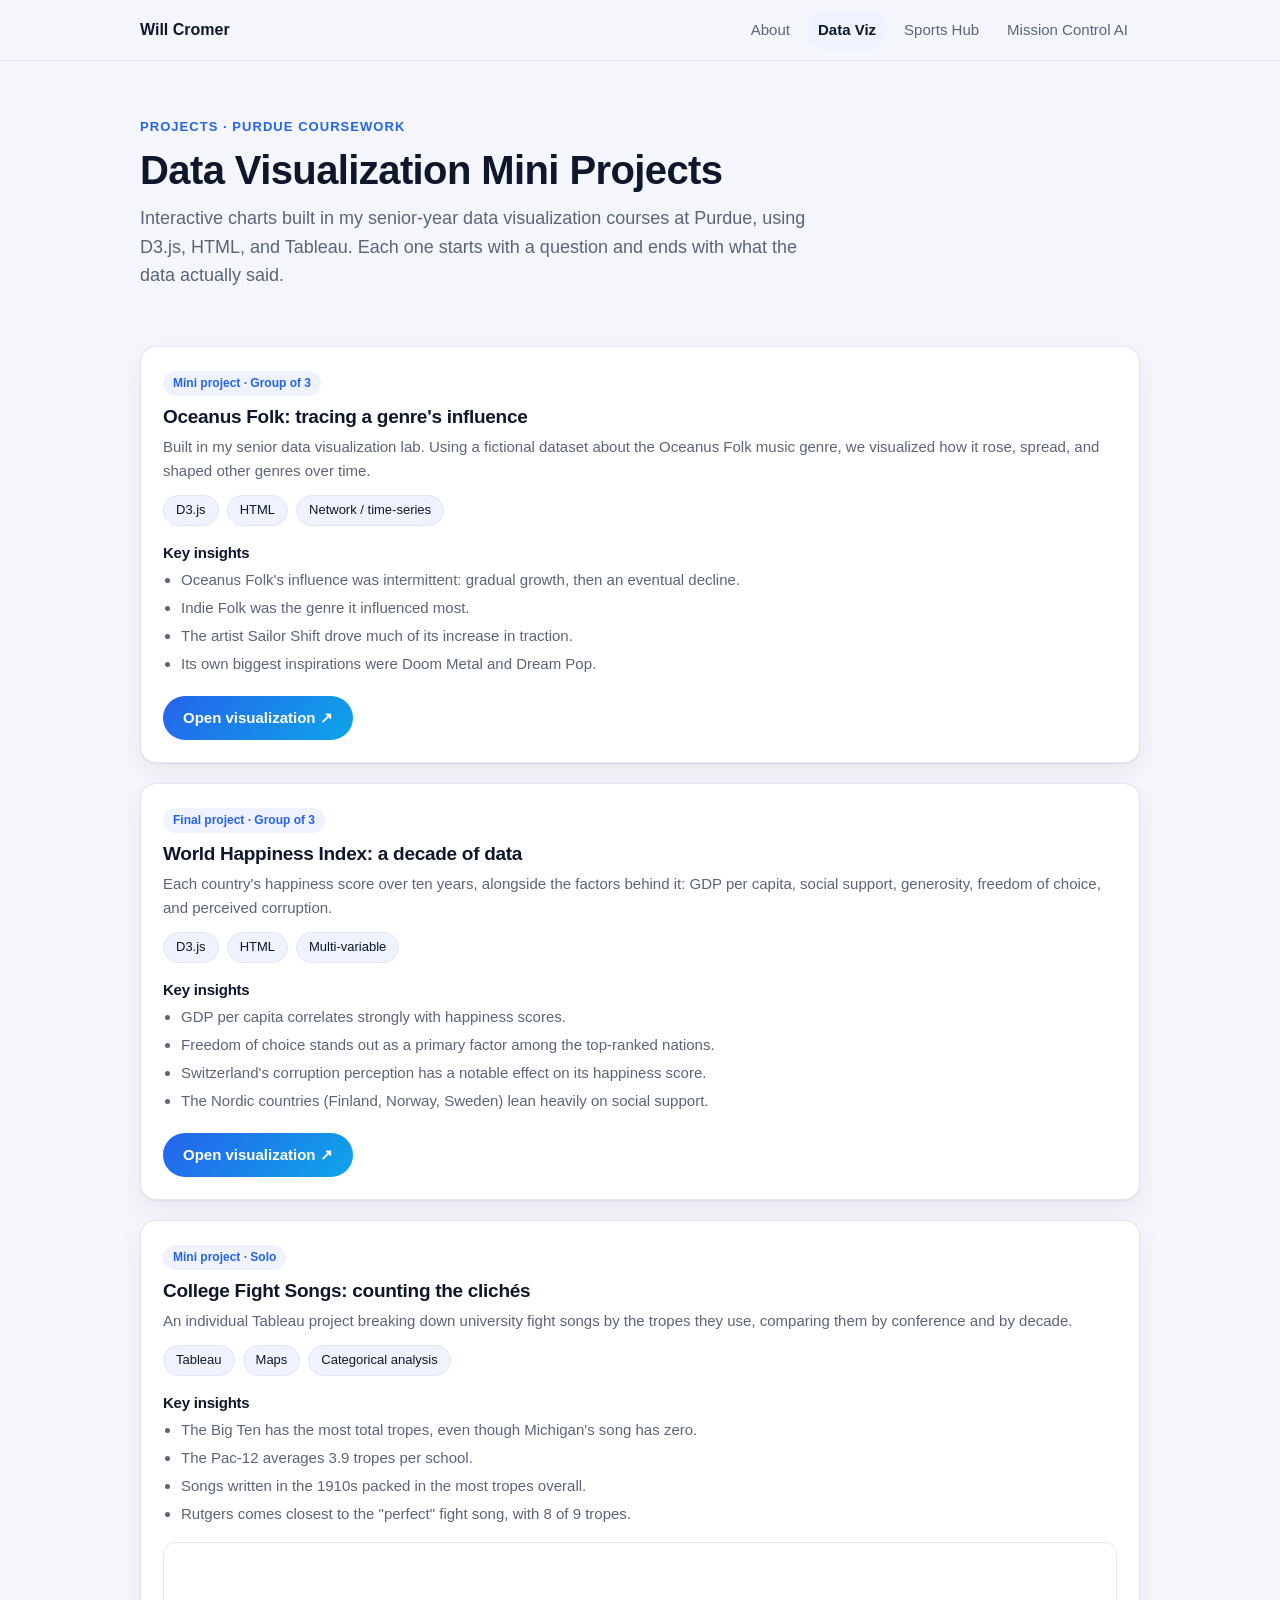
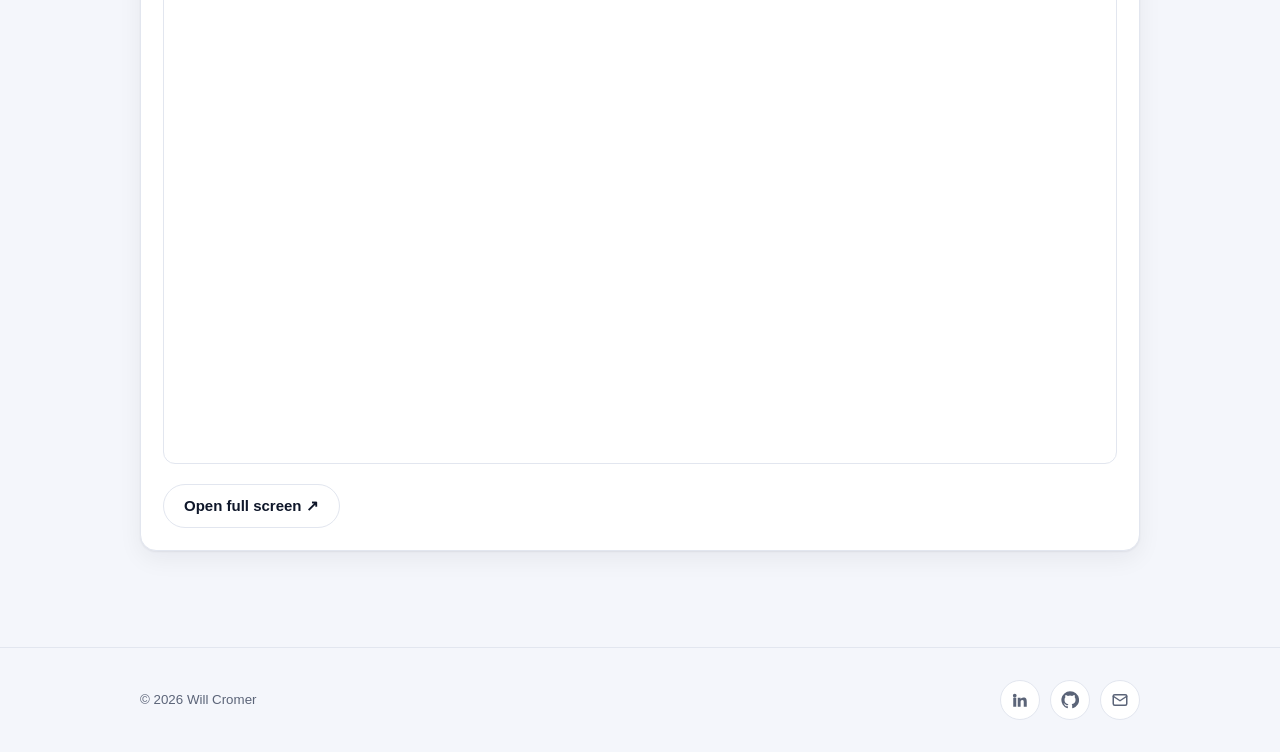
==== data-viz.html @ 3ae367ad "Initial portfolio site Co-Authored-By: Claude Sonnet 5.5 <noreply@anthropic.com>" ====
<!doctype html>
<html lang="en">
<head>
<meta charset="utf-8">
<meta name="viewport" content="width=device-width, initial-scale=1">
<title>Data Visualization Mini Projects · Will Cromer</title>
<meta name="description" content="Interactive D3.js and Tableau visualizations by Will Cromer.">
<link rel="icon" href="data:image/svg+xml,%3Csvg xmlns='http://www.w3.org/2000/svg' viewBox='0 0 64 64'%3E%3Crect width='64' height='64' rx='14' fill='%232563eb'/%3E%3Ctext x='32' y='42' font-family='Arial,sans-serif' font-size='28' font-weight='700' fill='white' text-anchor='middle'%3EWC%3C/text%3E%3C/svg%3E">
<link rel="stylesheet" href="assets/style.css">
</head>
<body>

<nav class="nav"><div class="wrap">
  <a class="brand" href="index.html">Will Cromer</a>
  <ul>
    <li><a class="navlink" href="index.html">About</a></li>
    <li><a class="navlink" href="data-viz.html" aria-current="page">Data Viz</a></li>
    <li><a class="navlink" href="sports-hub.html">Sports Hub</a></li>
    <li><a class="navlink" href="mission-control-ai.html">Mission Control AI</a></li>
  </ul>
</div></nav>

<main>
  <header class="page-head"><div class="wrap">
    <p class="eyebrow">Projects · Purdue coursework</p>
    <h1>Data Visualization Mini Projects</h1>
    <p class="lead">Interactive charts built in my senior-year data visualization courses at Purdue, using D3.js, HTML, and Tableau. Each one starts with a question and ends with what the data actually said.</p>
  </div></header>

  <section style="padding-top:8px"><div class="wrap">
    <div class="grid" style="gap:20px">

      <!-- ===== Project 1 ===== -->
      <article class="card">
        <span class="tag">Mini project · Group of 3</span>
        <h3>Oceanus Folk: tracing a genre's influence</h3>
        <p>Built in my senior data visualization lab. Using a fictional dataset about the Oceanus Folk music genre, we visualized how it rose, spread, and shaped other genres over time.</p>
        <div class="chips"><span class="chip">D3.js</span><span class="chip">HTML</span><span class="chip">Network / time-series</span></div>
        <h3 style="font-size:15px;margin-top:18px">Key insights</h3>
        <ul>
          <li>Oceanus Folk's influence was intermittent: gradual growth, then an eventual decline.</li>
          <li>Indie Folk was the genre it influenced most.</li>
          <li>The artist Sailor Shift drove much of its increase in traction.</li>
          <li>Its own biggest inspirations were Doom Metal and Dream Pop.</li>
        </ul>
        <div class="btns"><a class="btn primary" href="https://web.ics.purdue.edu/~wcromer/MP2Final.html" target="_blank" rel="noopener">Open visualization ↗</a></div>
      </article>

      <!-- ===== Project 2 ===== -->
      <article class="card">
        <span class="tag">Final project · Group of 3</span>
        <h3>World Happiness Index: a decade of data</h3>
        <p>Each country's happiness score over ten years, alongside the factors behind it: GDP per capita, social support, generosity, freedom of choice, and perceived corruption.</p>
        <div class="chips"><span class="chip">D3.js</span><span class="chip">HTML</span><span class="chip">Multi-variable</span></div>
        <h3 style="font-size:15px;margin-top:18px">Key insights</h3>
        <ul>
          <li>GDP per capita correlates strongly with happiness scores.</li>
          <li>Freedom of choice stands out as a primary factor among the top-ranked nations.</li>
          <li>Switzerland's corruption perception has a notable effect on its happiness score.</li>
          <li>The Nordic countries (Finland, Norway, Sweden) lean heavily on social support.</li>
        </ul>
        <div class="btns"><a class="btn primary" href="https://web.ics.purdue.edu/~keenet/CGT470/finalchart.html" target="_blank" rel="noopener">Open visualization ↗</a></div>
      </article>

      <!-- ===== Project 3 ===== -->
      <article class="card">
        <span class="tag">Mini project · Solo</span>
        <h3>College Fight Songs: counting the clichés</h3>
        <p>An individual Tableau project breaking down university fight songs by the tropes they use, comparing them by conference and by decade.</p>
        <div class="chips"><span class="chip">Tableau</span><span class="chip">Maps</span><span class="chip">Categorical analysis</span></div>
        <h3 style="font-size:15px;margin-top:18px">Key insights</h3>
        <ul>
          <li>The Big Ten has the most total tropes, even though Michigan's song has zero.</li>
          <li>The Pac-12 averages 3.9 tropes per school.</li>
          <li>Songs written in the 1910s packed in the most tropes overall.</li>
          <li>Rutgers comes closest to the "perfect" fight song, with 8 of 9 tropes.</li>
        </ul>
        <div class="embed"><iframe src="https://public.tableau.com/views/CollegeFightSongs_17586525122920/CollegeFightSongsMap?:showVizHome=no&amp;:embed=yes" title="College Fight Songs Tableau dashboard" loading="lazy"></iframe></div>
        <div class="btns"><a class="btn" href="https://public.tableau.com/views/CollegeFightSongs_17586525122920/CollegeFightSongsMap?:showVizHome=no&amp;:embed=yes" target="_blank" rel="noopener">Open full screen ↗</a></div>
      </article>

    </div>
  </div></section>
</main>

<footer><div class="wrap">
  <small>© <span class="yr">2026</span> Will Cromer</small>
  <div class="social">
    <a href="https://www.linkedin.com/in/will-cromer" target="_blank" rel="noopener" aria-label="LinkedIn"><svg viewBox="0 0 24 24" fill="currentColor"><path d="M4.98 3.5a2.5 2.5 0 1 1 0 5 2.5 2.5 0 0 1 0-5zM3 9h4v12H3zM9 9h3.8v1.7h.05c.53-1 1.83-2.05 3.77-2.05C20.6 8.65 21 11.2 21 14.5V21h-4v-5.8c0-1.4 0-3.2-1.95-3.2S12.8 13.5 12.8 15.1V21H9z"/></svg></a>
    <a href="https://github.com/willcromer93" target="_blank" rel="noopener" aria-label="GitHub"><svg viewBox="0 0 24 24" fill="currentColor"><path d="M12 .5a11.5 11.5 0 0 0-3.64 22.41c.58.1.79-.25.79-.56v-2c-3.2.7-3.88-1.37-3.88-1.37-.52-1.33-1.28-1.69-1.28-1.69-1.05-.72.08-.7.08-.7 1.16.08 1.77 1.19 1.77 1.19 1.03 1.77 2.7 1.26 3.36.96.1-.75.4-1.26.73-1.55-2.55-.29-5.24-1.28-5.24-5.68 0-1.26.45-2.28 1.19-3.09-.12-.29-.52-1.46.11-3.05 0 0 .97-.31 3.17 1.18a11 11 0 0 1 5.77 0c2.2-1.49 3.17-1.18 3.17-1.18.63 1.59.23 2.76.11 3.05.74.81 1.19 1.83 1.19 3.09 0 4.41-2.69 5.38-5.26 5.67.41.36.78 1.06.78 2.14v3.17c0 .31.21.67.8.56A11.5 11.5 0 0 0 12 .5z"/></svg></a>
    <a href="mailto:willcromer34@gmail.com" aria-label="Email"><svg viewBox="0 0 24 24" fill="none" stroke="currentColor" stroke-width="2" stroke-linecap="round" stroke-linejoin="round"><rect x="3" y="5" width="18" height="14" rx="2"/><path d="m3 7 9 6 9-6"/></svg></a>
  </div>
</div></footer>
<script>document.querySelectorAll('.yr').forEach(e=>e.textContent=new Date().getFullYear())</script>
</body>
</html>
---- assets/style.css ----
/* ---------- Tokens ---------- */
:root{
  --bg:#f4f6fb; --surface:#ffffff; --surface-2:#eef3ff; --text:#0f172a; --muted:#5b6478;
  --border:#e2e6ef; --accent:#2563eb; --accent-2:#0ea5e9; --accent-text:#ffffff;
  --shadow:0 1px 2px rgba(15,23,42,.06),0 8px 24px rgba(15,23,42,.06);
  --radius:16px; --max:1040px;
}
@media (prefers-color-scheme: dark){
  :root{
    --bg:#0b1220; --surface:#131c2e; --surface-2:#1a2640; --text:#e8edf7; --muted:#9aa6bd;
    --border:#222e45; --accent:#60a5fa; --accent-2:#38bdf8; --accent-text:#0b1220;
    --shadow:0 1px 2px rgba(0,0,0,.3),0 8px 24px rgba(0,0,0,.25);
  }
}

/* ---------- Base ---------- */
*{box-sizing:border-box;margin:0;padding:0}
html{scroll-behavior:smooth}
body{
  background:var(--bg); color:var(--text);
  font-family:-apple-system,BlinkMacSystemFont,"Segoe UI",Inter,Roboto,Helvetica,Arial,sans-serif;
  line-height:1.6; -webkit-font-smoothing:antialiased;
}
a{color:var(--accent)}
img{max-width:100%;display:block}
.wrap{max-width:var(--max);margin:0 auto;padding:0 20px}
section{padding:56px 0}
h1,h2,h3{line-height:1.2;letter-spacing:-.015em}
h2{font-size:28px;margin-bottom:8px}
h3{font-size:19px}
.eyebrow{font-size:13px;font-weight:600;letter-spacing:.08em;text-transform:uppercase;color:var(--accent);margin-bottom:8px}
.lead{font-size:18px;color:var(--muted);max-width:680px}
.muted{color:var(--muted)}

/* ---------- Nav ---------- */
.nav{position:sticky;top:0;z-index:10;background:color-mix(in srgb,var(--bg) 85%,transparent);backdrop-filter:blur(10px);border-bottom:1px solid var(--border)}
.nav .wrap{display:flex;align-items:center;justify-content:space-between;height:60px;gap:16px}
.brand{font-weight:700;color:var(--text);text-decoration:none;white-space:nowrap}
.nav ul{list-style:none;display:flex;gap:4px;overflow-x:auto;scrollbar-width:none}
.nav ul::-webkit-scrollbar{display:none}
.nav a.navlink{display:block;padding:8px 12px;border-radius:999px;color:var(--muted);text-decoration:none;font-size:15px;white-space:nowrap}
.nav a.navlink:hover{color:var(--text);background:var(--surface-2)}
.nav a.navlink[aria-current="page"]{color:var(--text);background:var(--surface-2);font-weight:600}
@media (max-width:560px){ .brand{display:none} .nav .wrap{justify-content:center} }

/* ---------- Buttons / chips ---------- */
.btns{display:flex;flex-wrap:wrap;gap:10px;margin-top:20px}
.btn{display:inline-flex;align-items:center;gap:8px;height:44px;padding:0 20px;border-radius:999px;font-weight:600;font-size:15px;text-decoration:none;border:1px solid var(--border);color:var(--text);background:var(--surface);transition:transform .12s,border-color .12s}
.btn:hover{border-color:var(--accent)}
.btn:active{transform:scale(.98)}
.btn.primary{background:linear-gradient(135deg,var(--accent),var(--accent-2));color:var(--accent-text);border:0}
.btn svg{width:18px;height:18px}
.chips{display:flex;flex-wrap:wrap;gap:8px;margin-top:12px}
.chip{font-size:13px;padding:4px 12px;border-radius:999px;background:var(--surface-2);color:var(--text);border:1px solid var(--border)}

/* ---------- Cards / grids ---------- */
.grid{display:grid;gap:16px;margin-top:24px}
.grid.cols-2{grid-template-columns:repeat(2,1fr)}
@media (max-width:700px){ .grid.cols-2{grid-template-columns:1fr} }
.grid.cols-3{grid-template-columns:repeat(auto-fit,minmax(240px,1fr))}
.card{background:var(--surface);border:1px solid var(--border);border-radius:var(--radius);padding:22px;box-shadow:var(--shadow)}
.card h3{margin-bottom:6px}
.card p{color:var(--muted);font-size:15px}
.card ul{padding-left:18px;color:var(--muted);font-size:15px}
.card li+li{margin-top:4px}
a.card{display:block;text-decoration:none;color:var(--text);transition:border-color .12s,transform .12s}
a.card:hover{border-color:var(--accent);transform:translateY(-2px)}
.card .more{display:inline-block;margin-top:12px;font-weight:600;color:var(--accent);font-size:15px}
.tag{display:inline-block;font-size:12px;font-weight:600;padding:3px 10px;border-radius:999px;background:var(--surface-2);color:var(--accent);margin-bottom:10px}

/* ---------- Hero ---------- */
.hero{padding:64px 0 40px}
.hero .wrap{display:grid;grid-template-columns:1fr auto;gap:40px;align-items:center}
.hero h1{font-size:44px;margin-bottom:12px}
.hero .photo{width:220px;height:220px;border-radius:50%;object-fit:cover;box-shadow:var(--shadow);border:4px solid var(--surface)}
@media (max-width:760px){
  .hero .wrap{grid-template-columns:1fr;text-align:center}
  .hero .photo{order:-1;margin:0 auto;width:160px;height:160px}
  .hero h1{font-size:34px}
  .hero .lead{margin:0 auto}
  .hero .btns{justify-content:center}
}

/* ---------- Timeline ---------- */
.timeline{margin-top:24px;border-left:2px solid var(--border);padding-left:22px;display:grid;gap:22px}
.timeline .item{position:relative}
.timeline .item::before{content:"";position:absolute;left:-29px;top:6px;width:12px;height:12px;border-radius:50%;background:var(--accent);border:3px solid var(--bg)}
.timeline h3{font-size:17px}
.timeline .where{color:var(--accent);font-weight:600;font-size:14px}
.timeline p{color:var(--muted);font-size:15px;margin-top:4px}

/* ---------- Project page ---------- */
.page-head{padding:56px 0 24px}
.page-head h1{font-size:40px;margin-bottom:10px}
@media (max-width:560px){ .page-head h1{font-size:32px} }
.prose p{max-width:720px;color:var(--text);margin-top:12px}
.prose p.muted{color:var(--muted)}
.stat-row{display:grid;grid-template-columns:repeat(auto-fit,minmax(150px,1fr));gap:12px;margin-top:24px}
.stat{background:var(--surface);border:1px solid var(--border);border-radius:14px;padding:16px}
.stat b{display:block;font-size:26px;letter-spacing:-.02em}
.stat span{font-size:13px;color:var(--muted)}
.diagram{margin-top:24px;background:var(--surface);border:1px solid var(--border);border-radius:var(--radius);padding:20px;overflow-x:auto}
.diagram svg{min-width:640px;width:100%;height:auto}
.decision{border-left:3px solid var(--accent)}
.status-live{color:#16a34a}
.status-next{color:#d97706}
@media (prefers-color-scheme: dark){ .status-live{color:#4ade80} .status-next{color:#fbbf24} }
.embed{margin-top:16px;border-radius:12px;overflow:hidden;border:1px solid var(--border);background:#fff}
.embed iframe{width:100%;height:520px;border:0;display:block}
@media (max-width:560px){ .embed iframe{height:420px} }

/* ---------- Footer ---------- */
footer{border-top:1px solid var(--border);padding:32px 0;margin-top:40px}
footer .wrap{display:flex;flex-wrap:wrap;gap:16px;align-items:center;justify-content:space-between}
footer .social{display:flex;gap:10px}
footer .social a{width:40px;height:40px;border-radius:50%;display:grid;place-items:center;background:var(--surface);border:1px solid var(--border);color:var(--muted)}
footer .social a:hover{color:var(--accent);border-color:var(--accent)}
footer .social svg{width:18px;height:18px}
footer small{color:var(--muted)}

a:focus-visible,.btn:focus-visible{outline:3px solid var(--accent);outline-offset:3px}

/* ---------- Code + highlight ---------- */
pre.code{margin-top:16px;background:#0b1220;color:#e2e8f0;border:1px solid var(--border);border-radius:12px;padding:18px;overflow-x:auto;font-size:13px;line-height:1.55}
pre.code .c{color:#7c8aa5}
pre.code .k{color:#93c5fd}
pre.code .s{color:#86efac}
.mine{border:2px solid var(--accent);background:linear-gradient(180deg,var(--surface-2),var(--surface))}
.role-list{display:grid;gap:14px;margin-top:8px}
.role-list .r{display:grid;grid-template-columns:36px 1fr;gap:12px;align-items:start}
.role-list .n{width:36px;height:36px;border-radius:10px;background:var(--accent);color:var(--accent-text);display:grid;place-items:center;font-weight:700}
@media (prefers-color-scheme: light){ .role-list .n{color:#fff} }
.role-list h3{font-size:16px;margin-bottom:2px}
.role-list p{color:var(--muted);font-size:15px}
.bar{height:10px;border-radius:999px;background:var(--surface-2);overflow:hidden;margin-top:6px}
.bar i{display:block;height:100%;background:linear-gradient(90deg,var(--accent),var(--accent-2));border-radius:999px}
.barrow{margin-top:12px;font-size:14px}
.barrow b{float:right}
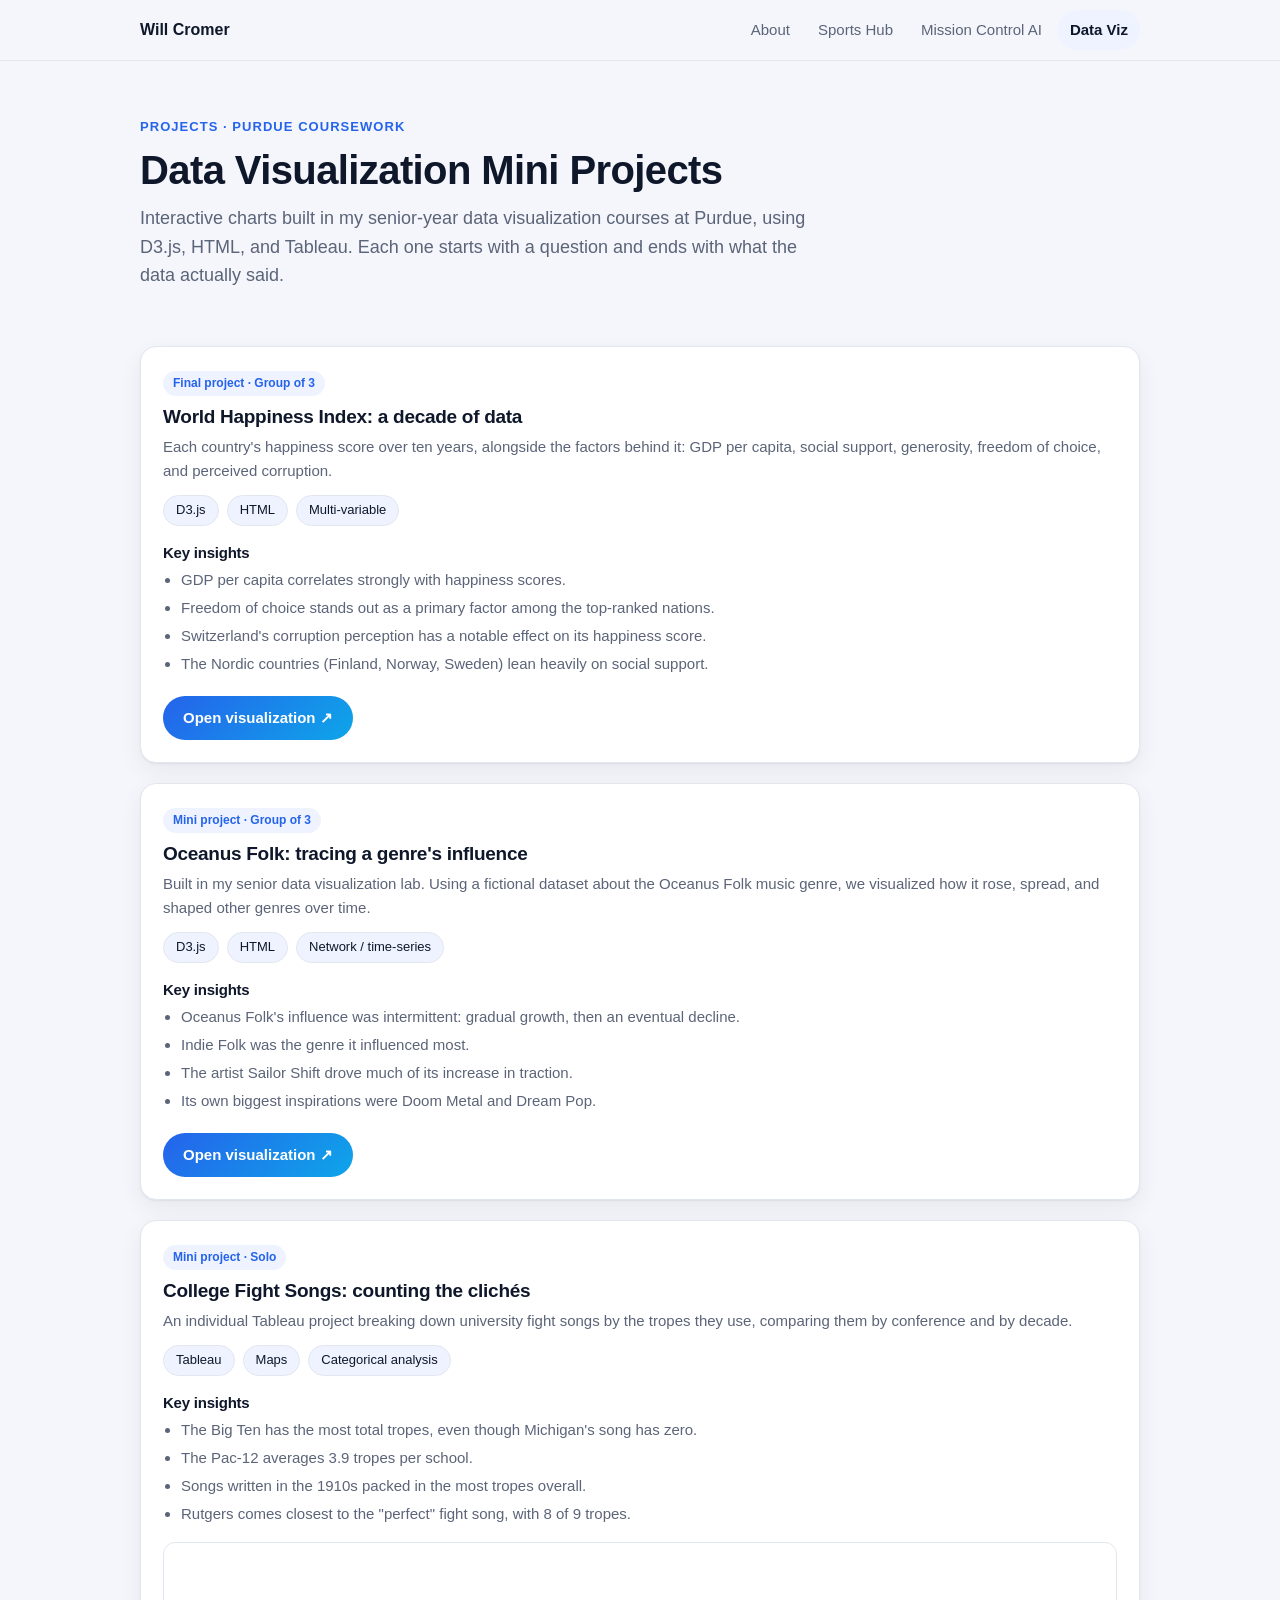
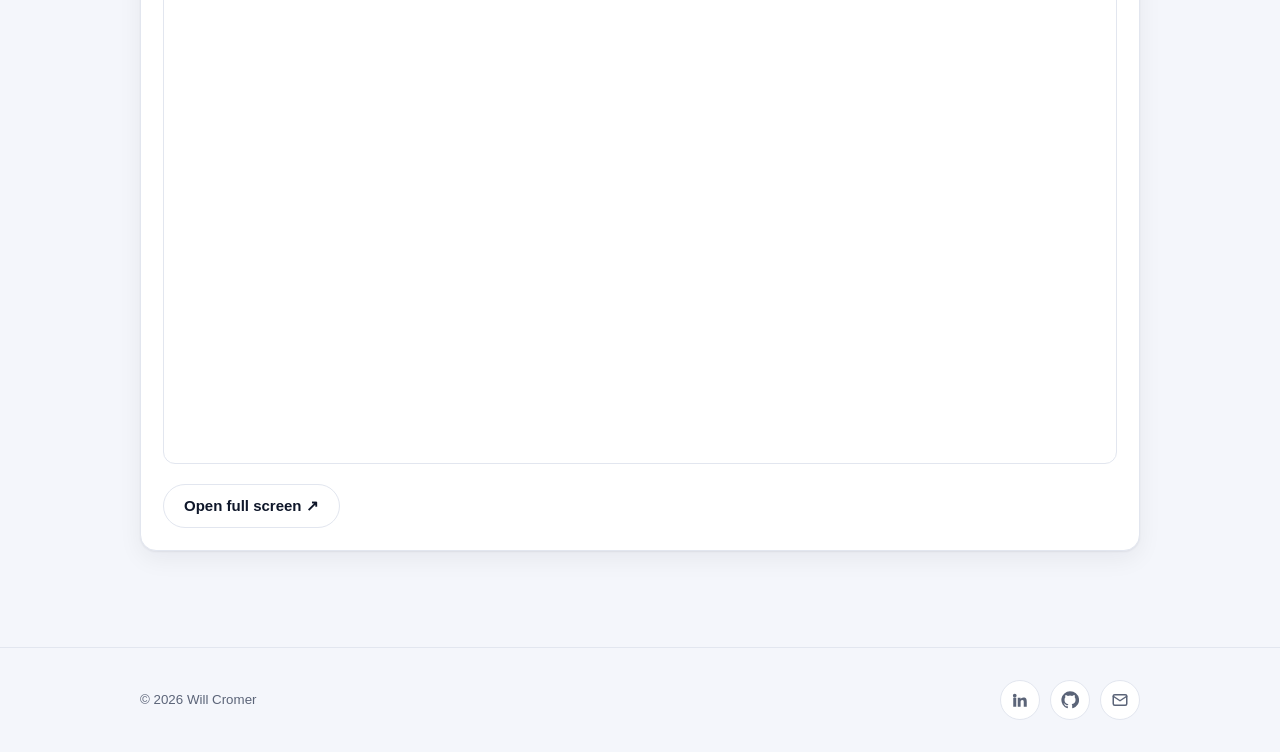
==== commit 2e53bd58: "Reorder tabs and projects, remove Off the Clock, clean up architecture diagram Co-Authored-By: Claud" ====
--- a/data-viz.html
+++ b/data-viz.html
@@ -14,9 +14,9 @@
   <a class="brand" href="index.html">Will Cromer</a>
   <ul>
     <li><a class="navlink" href="index.html">About</a></li>
-    <li><a class="navlink" href="data-viz.html" aria-current="page">Data Viz</a></li>
     <li><a class="navlink" href="sports-hub.html">Sports Hub</a></li>
     <li><a class="navlink" href="mission-control-ai.html">Mission Control AI</a></li>
+    <li><a class="navlink" href="data-viz.html" aria-current="page">Data Viz</a></li>
   </ul>
 </div></nav>
 
@@ -32,6 +32,22 @@
 
       <!-- ===== Project 1 ===== -->
       <article class="card">
+        <span class="tag">Final project · Group of 3</span>
+        <h3>World Happiness Index: a decade of data</h3>
+        <p>Each country's happiness score over ten years, alongside the factors behind it: GDP per capita, social support, generosity, freedom of choice, and perceived corruption.</p>
+        <div class="chips"><span class="chip">D3.js</span><span class="chip">HTML</span><span class="chip">Multi-variable</span></div>
+        <h3 style="font-size:15px;margin-top:18px">Key insights</h3>
+        <ul>
+          <li>GDP per capita correlates strongly with happiness scores.</li>
+          <li>Freedom of choice stands out as a primary factor among the top-ranked nations.</li>
+          <li>Switzerland's corruption perception has a notable effect on its happiness score.</li>
+          <li>The Nordic countries (Finland, Norway, Sweden) lean heavily on social support.</li>
+        </ul>
+        <div class="btns"><a class="btn primary" href="https://web.ics.purdue.edu/~keenet/CGT470/finalchart.html" target="_blank" rel="noopener">Open visualization ↗</a></div>
+      </article>
+
+      <!-- ===== Project 2 ===== -->
+      <article class="card">
         <span class="tag">Mini project · Group of 3</span>
         <h3>Oceanus Folk: tracing a genre's influence</h3>
         <p>Built in my senior data visualization lab. Using a fictional dataset about the Oceanus Folk music genre, we visualized how it rose, spread, and shaped other genres over time.</p>
@@ -44,22 +60,6 @@
           <li>Its own biggest inspirations were Doom Metal and Dream Pop.</li>
         </ul>
         <div class="btns"><a class="btn primary" href="https://web.ics.purdue.edu/~wcromer/MP2Final.html" target="_blank" rel="noopener">Open visualization ↗</a></div>
-      </article>
-
-      <!-- ===== Project 2 ===== -->
-      <article class="card">
-        <span class="tag">Final project · Group of 3</span>
-        <h3>World Happiness Index: a decade of data</h3>
-        <p>Each country's happiness score over ten years, alongside the factors behind it: GDP per capita, social support, generosity, freedom of choice, and perceived corruption.</p>
-        <div class="chips"><span class="chip">D3.js</span><span class="chip">HTML</span><span class="chip">Multi-variable</span></div>
-        <h3 style="font-size:15px;margin-top:18px">Key insights</h3>
-        <ul>
-          <li>GDP per capita correlates strongly with happiness scores.</li>
-          <li>Freedom of choice stands out as a primary factor among the top-ranked nations.</li>
-          <li>Switzerland's corruption perception has a notable effect on its happiness score.</li>
-          <li>The Nordic countries (Finland, Norway, Sweden) lean heavily on social support.</li>
-        </ul>
-        <div class="btns"><a class="btn primary" href="https://web.ics.purdue.edu/~keenet/CGT470/finalchart.html" target="_blank" rel="noopener">Open visualization ↗</a></div>
       </article>
 
       <!-- ===== Project 3 ===== -->
